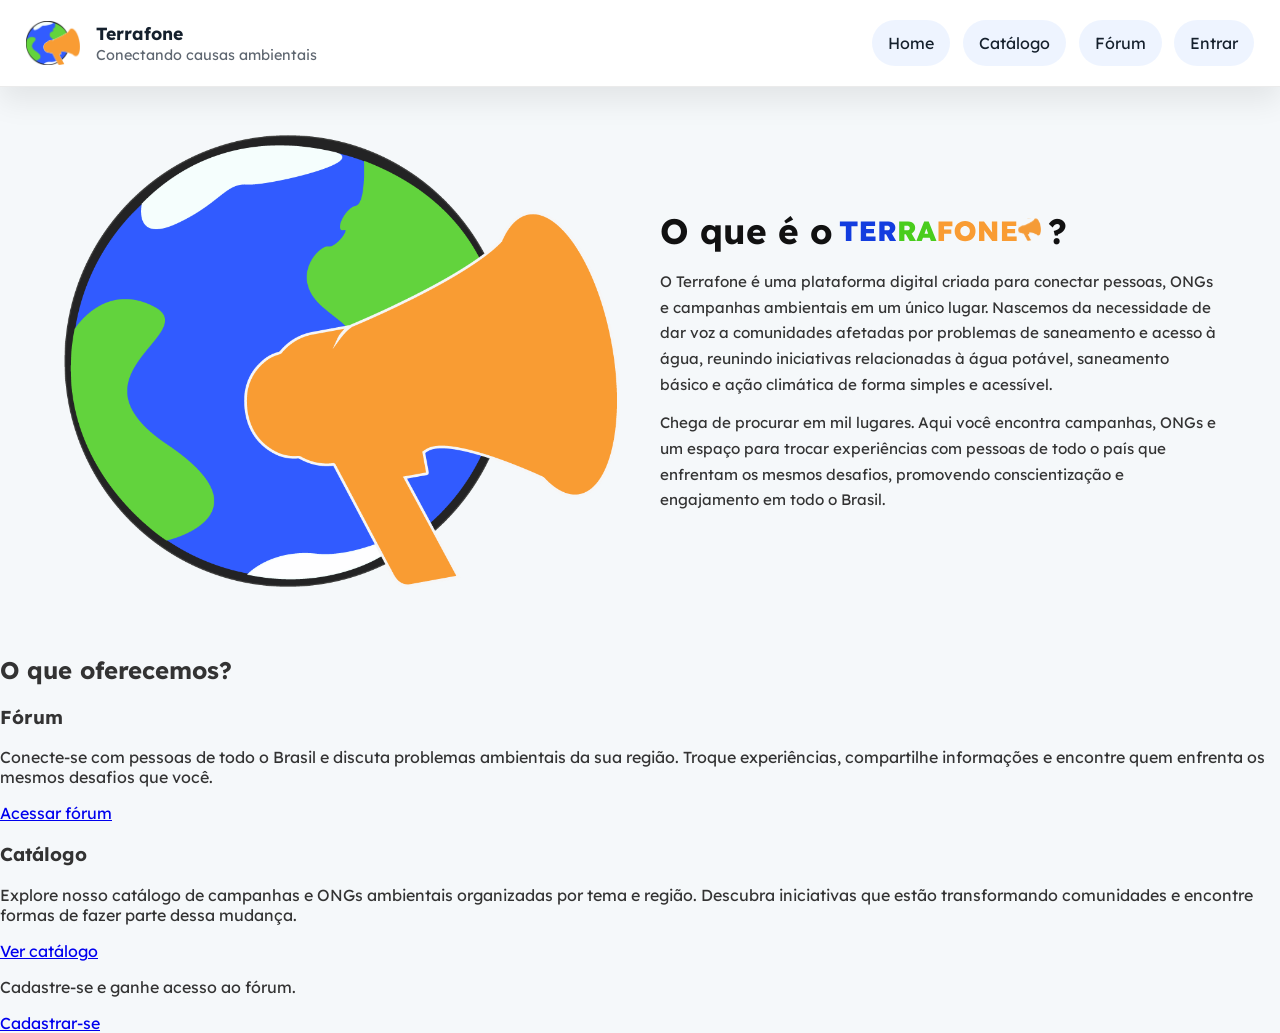
==== index.html @ dd163a14 "primeiro commit" ====
<!DOCTYPE html>
<html lang="pt-BR">
<head>
    <meta charset="UTF-8">
    <meta name="viewport" content="width=device-width, initial-scale=1.0">
    <title>Terrafone-Landing</title>
    <link rel="stylesheet" href="assets/css/common.css">
    <link rel="stylesheet" href="assets/css/index.css">
</head>
<body>
    <div id="site-header"></div>

    <main class="page">

        <div class="page-about">
            <div class="page-about__side">
                <img src="assets/images/terrafone-logo.png" alt="Logo Terrafone" class="page-about__logo-image">
            </div>
            <div>
                <div class="page-about__title">
                    <h1>O que é o <span class="page-about__logo-wrap"><img src="assets/images/Terrafone_tL.svg" alt="Terrafone" class="page-logo"></span>?</h1>
                </div>
                <div class="page-about__content">
                    <p>O Terrafone é uma plataforma digital criada para conectar pessoas, ONGs e campanhas ambientais em um único lugar. Nascemos da necessidade de dar voz a comunidades afetadas por problemas de saneamento e acesso à água, reunindo iniciativas relacionadas à água potável, saneamento básico e ação climática de forma simples e acessível.</p>
                    <p>Chega de procurar em mil lugares. Aqui você encontra campanhas, ONGs e um espaço para trocar experiências com pessoas de todo o país que enfrentam os mesmos desafios, promovendo conscientização e engajamento em todo o Brasil.</p>
                </div>
            </div>
        </div>

        <div class="OqueOferecemos">
            <h2>O que oferecemos?</h2>
            <div class="cards-row">
                <div class="card card--forum">
                    <h3>Fórum</h3>
                    <p>Conecte-se com pessoas de todo o Brasil e discuta problemas ambientais da sua região. Troque experiências, compartilhe informações e encontre quem enfrenta os mesmos desafios que você.</p>
                    <a href="pages/forum" class="card-link">Acessar fórum</a>
                </div>
                <div class="card card--catalog">
                    <h3>Catálogo</h3>
                    <p>Explore nosso catálogo de campanhas e ONGs ambientais organizadas por tema e região. Descubra iniciativas que estão transformando comunidades e encontre formas de fazer parte dessa mudança.</p>
                    <a href="pages/catalog" class="card-link">Ver catálogo</a>
                </div>
            </div>
        </div>

        <div class="page-action">
            <p>Cadastre-se e ganhe acesso ao fórum.</p>
            <a href="pages/cadastro" class="main-button">Cadastrar-se</a>
        </div>
    </main>

   <script src="assets/js/header-loader.js"></script>
</body>
</html>
---- assets/css/common.css ----
@import url('https://fonts.googleapis.com/css2?family=Lexend+Deca:wght@100..900&display=swap');
body {
    margin: 0;
    font-family: 'Lexend Deca', sans-serif;
    background-color: #f5f8fa;
    color: #333;
    overflow-x: hidden;
    max-width: 100%;
}

* {
    box-sizing: border-box;
}
---- assets/css/index.css ----
/* ===== PAGE ABOUT ===== */
.page-about {
    display: flex;
    align-items: center;
    gap: 2.5rem;
    padding: 3rem 4rem;
}

.page-about__side {
    flex-shrink: 0;
}

.page-about__logo-image {
    width: 90%;
    height: auto;
    display: block;
}

.page-about__title {
    margin-bottom: 1rem;
}

.page-about__title h1 {
    font-size: 2.2rem;
    font-weight: 700;
    color: #111;
    display: flex;
    align-items: center;
    gap: 0.4rem;
    flex-wrap: wrap;
    margin: 0;
}

.page-about__logo-wrap {
    display: inline-flex;
    align-items: center;
}

.page-logo {
    height: 2.2rem; /* Combina com o tamanho do h1 */
    width: auto;
    vertical-align: middle;
}

.page-about__content p {
    font-size: 0.95rem;
    line-height: 1.7;
    color: #333;
    margin: 0 0 0.75rem 0;
}

.page-about__content p:last-child {
    margin-bottom: 0;
}

/* ===== RESPONSIVO ===== */
@media (max-width: 768px) {
    .page-about {
        flex-direction: column;
        padding: 2rem 1.5rem;
        text-align: center;
    }

    .page-about__title h1 {
        justify-content: center;
        font-size: 1.7rem;
    }

    .page-about__logo-image {
        width: 130px;
    }
}.page-about {
    display: flex;
    align-items: center;
    gap: 2.5rem;
    padding: 3rem 4rem;

}

.page-about__side {
    flex: 1;
    display: flex;
    justify-content: center;
    align-items: center;
}

.page-about__logo-image {
    width: 100%;
    height: auto;
    display: block;
}

.page-about > div:last-child {
    flex: 1;
}
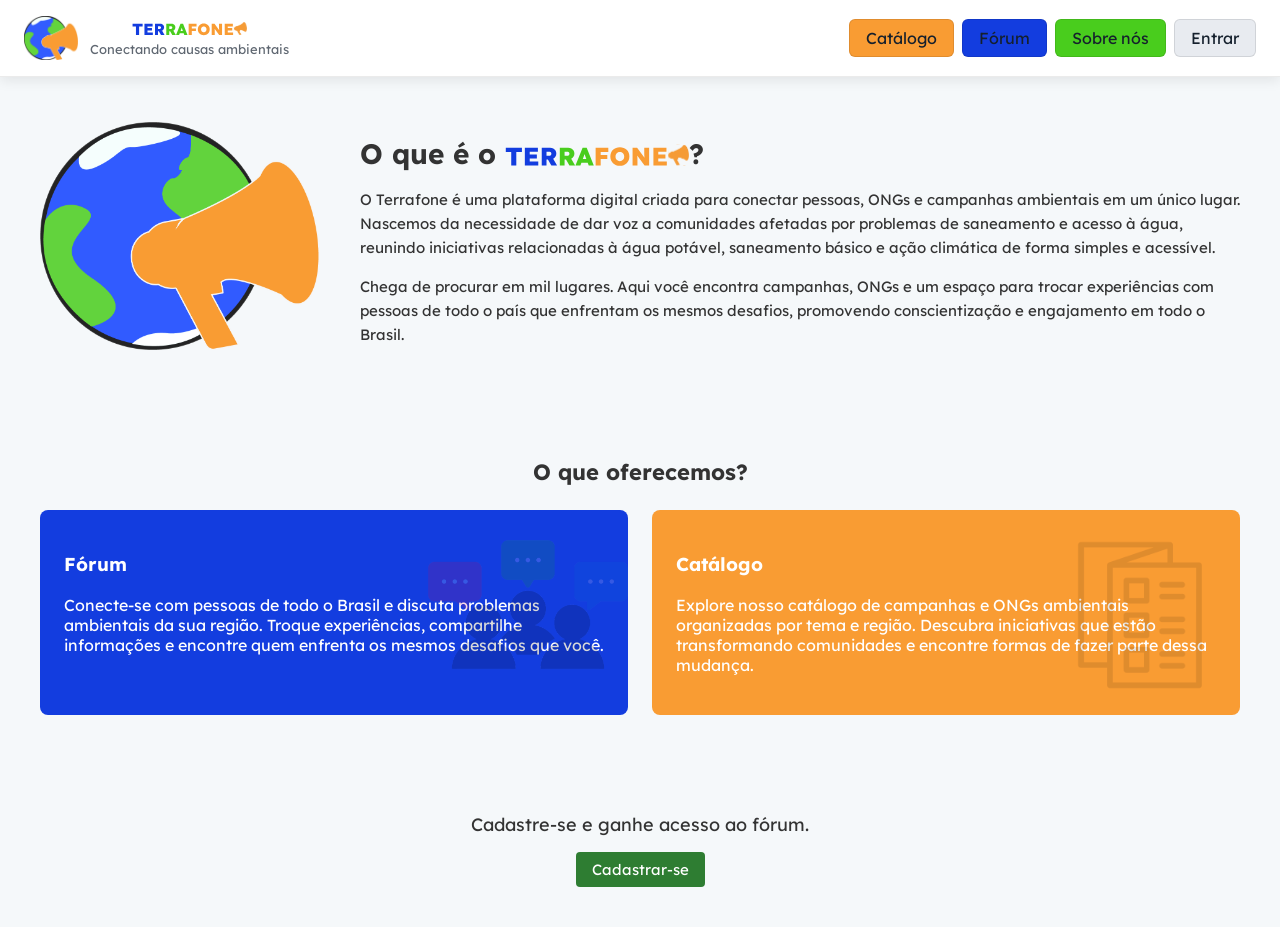
==== commit 052b6364: "Terrafone site 0.5" ====
--- a/index.html
+++ b/index.html
@@ -6,49 +6,62 @@
     <title>Terrafone-Landing</title>
     <link rel="stylesheet" href="assets/css/common.css">
     <link rel="stylesheet" href="assets/css/index.css">
+    <link rel="stylesheet" href="assets/css/header.css">
 </head>
 <body>
-    <div id="site-header"></div>
+   <header class="cabecalho">
+        <div class="marca">
+            <img src="assets/images/terrafone-logo.png" alt="Terrafone logo" class="marca-logo">
+            <div class="marca-texto">
+                <img src="assets/images/Terrafone_tL.svg" alt="Logo em texto Terrafone" class="marca-nome">
+                <span>Conectando causas ambientais</span>
+            </div>
+        </div>
+        <nav class="menu">
+            <a href="pages/catalog.html" class="botao-catalogo">Catálogo</a>
+            <a href="pages/forum.html" class="botao-forum">Fórum</a>
+            <a href="pages/sobre_nos.html" class="botao-sobre">Sobre nós</a>
+            <a href="pages/login.html" class="botao-entrar">Entrar</a>
+        </nav>
+    </header>
+    <main>
 
-    <main class="page">
+        <!-- sobre o Terrafone -->
+        <div class="sobre">
+            <div class="sobre-imagem">
+                <img src="assets/images/terrafone-logo.png" alt="Logo Terrafone">
+            </div>
+            <div class="sobre-texto">
+                <h1>O que é o <img src="assets/images/Terrafone_tL.svg" alt="Terrafone" class="logo-texto">?</h1>
+                <p>O Terrafone é uma plataforma digital criada para conectar pessoas, ONGs e campanhas ambientais em um único lugar. Nascemos da necessidade de dar voz a comunidades afetadas por problemas de saneamento e acesso à água, reunindo iniciativas relacionadas à água potável, saneamento básico e ação climática de forma simples e acessível.</p>
+                <p>Chega de procurar em mil lugares. Aqui você encontra campanhas, ONGs e um espaço para trocar experiências com pessoas de todo o país que enfrentam os mesmos desafios, promovendo conscientização e engajamento em todo o Brasil.</p>
+            </div>
+        </div>
 
-        <div class="page-about">
-            <div class="page-about__side">
-                <img src="assets/images/terrafone-logo.png" alt="Logo Terrafone" class="page-about__logo-image">
-            </div>
-            <div>
-                <div class="page-about__title">
-                    <h1>O que é o <span class="page-about__logo-wrap"><img src="assets/images/Terrafone_tL.svg" alt="Terrafone" class="page-logo"></span>?</h1>
+        <!--o que oferecemos -->
+        <div class="oferecemos">
+            <h2>O que oferecemos?</h2>
+            <div class="cards">
+                <div class="cardForum">
+                    <h3>Fórum</h3>
+                    <p>Conecte-se com pessoas de todo o Brasil e discuta problemas ambientais da sua região. Troque experiências, compartilhe informações e encontre quem enfrenta os mesmos desafios que você.</p>
+                    <img src="assets/images/forum_img.png" alt="Fórum">
                 </div>
-                <div class="page-about__content">
-                    <p>O Terrafone é uma plataforma digital criada para conectar pessoas, ONGs e campanhas ambientais em um único lugar. Nascemos da necessidade de dar voz a comunidades afetadas por problemas de saneamento e acesso à água, reunindo iniciativas relacionadas à água potável, saneamento básico e ação climática de forma simples e acessível.</p>
-                    <p>Chega de procurar em mil lugares. Aqui você encontra campanhas, ONGs e um espaço para trocar experiências com pessoas de todo o país que enfrentam os mesmos desafios, promovendo conscientização e engajamento em todo o Brasil.</p>
+                <div class="cardCatalog">
+                    <h3>Catálogo</h3>
+                    <p>Explore nosso catálogo de campanhas e ONGs ambientais organizadas por tema e região. Descubra iniciativas que estão transformando comunidades e encontre formas de fazer parte dessa mudança.</p>
+                    <img src="assets/images/catalog_img.png" alt="Catálogo">
                 </div>
             </div>
         </div>
 
-        <div class="OqueOferecemos">
-            <h2>O que oferecemos?</h2>
-            <div class="cards-row">
-                <div class="card card--forum">
-                    <h3>Fórum</h3>
-                    <p>Conecte-se com pessoas de todo o Brasil e discuta problemas ambientais da sua região. Troque experiências, compartilhe informações e encontre quem enfrenta os mesmos desafios que você.</p>
-                    <a href="pages/forum" class="card-link">Acessar fórum</a>
-                </div>
-                <div class="card card--catalog">
-                    <h3>Catálogo</h3>
-                    <p>Explore nosso catálogo de campanhas e ONGs ambientais organizadas por tema e região. Descubra iniciativas que estão transformando comunidades e encontre formas de fazer parte dessa mudança.</p>
-                    <a href="pages/catalog" class="card-link">Ver catálogo</a>
-                </div>
-            </div>
+        <!-- cadastro -->
+        <div class="cadastro">
+            <p>Cadastre-se e ganhe acesso ao fórum.</p>
+            <a href="pages/cadastro.html" class="botao">Cadastrar-se</a>
         </div>
 
-        <div class="page-action">
-            <p>Cadastre-se e ganhe acesso ao fórum.</p>
-            <a href="pages/cadastro" class="main-button">Cadastrar-se</a>
-        </div>
     </main>
-
-   <script src="assets/js/header-loader.js"></script>
+    <script src="assets/js/header-loader.js"></script>
 </body>
-</html>
+</html>
--- a/assets/css/index.css
+++ b/assets/css/index.css
@@ -1,95 +1,98 @@
-/* ===== PAGE ABOUT ===== */
-.page-about {
+/* sobre o Terrafone */
+.sobre {
     display: flex;
     align-items: center;
-    gap: 2.5rem;
-    padding: 3rem 4rem;
+    gap: 40px;
+    padding: 40px;
 }
 
-.page-about__side {
-    flex-shrink: 0;
+.sobre-imagem img {
+    width: 280px;
 }
 
-.page-about__logo-image {
-    width: 90%;
-    height: auto;
-    display: block;
+.sobre-texto h1 {
+    font-size: 28px;
+    margin-bottom: 16px;
 }
 
-.page-about__title {
-    margin-bottom: 1rem;
+.sobre-texto p {
+    font-size: 15px;
+    line-height: 24px;
+    margin-bottom: 12px;
 }
 
-.page-about__title h1 {
-    font-size: 2.2rem;
-    font-weight: 700;
-    color: #111;
-    display: flex;
-    align-items: center;
-    gap: 0.4rem;
-    flex-wrap: wrap;
-    margin: 0;
-}
-
-.page-about__logo-wrap {
-    display: inline-flex;
-    align-items: center;
-}
-
-.page-logo {
-    height: 2.2rem; /* Combina com o tamanho do h1 */
-    width: auto;
+.logo-texto {
+    height: 32px;
     vertical-align: middle;
 }
 
-.page-about__content p {
-    font-size: 0.95rem;
-    line-height: 1.7;
-    color: #333;
-    margin: 0 0 0.75rem 0;
+/*  o que oferecemos */
+.oferecemos {
+    padding: 40px;
 }
 
-.page-about__content p:last-child {
-    margin-bottom: 0;
+.oferecemos h2 {
+    font-size: 22px;
+    margin-bottom: 24px;
+    text-align: center;
 }
 
-/* ===== RESPONSIVO ===== */
-@media (max-width: 768px) {
-    .page-about {
-        flex-direction: column;
-        padding: 2rem 1.5rem;
-        text-align: center;
-    }
-
-    .page-about__title h1 {
-        justify-content: center;
-        font-size: 1.7rem;
-    }
-
-    .page-about__logo-image {
-        width: 130px;
-    }
-}.page-about {
+.cards {
     display: flex;
-    align-items: center;
-    gap: 2.5rem;
-    padding: 3rem 4rem;
+    gap: 24px;
+}
+.cardForum{
+    flex: 1;
+    background-color: #133DDF;
+    padding: 24px;
+    border-radius: 8px;
+    position: relative;
+    color: white;
+}
+.cardCatalog{
+    flex: 1;
+    background-color: #F99C33;
+    padding: 24px;
+    border-radius: 8px; 
+    position: relative;
+    color: white;
+}
+.cardCatalog img {
+    position: absolute; /* a imagem sai do fluxo normal */
+    bottom: 0;
+    right: 0;
+    width: 200px;
+    opacity: 0.1; /* deixa a imagem mais apagada pro texto aparecer */
+    z-index: 0; /* fica atrás */
 
 }
-
-.page-about__side {
-    flex: 1;
-    display: flex;
-    justify-content: center;
-    align-items: center;
+.cardForum img {
+    position: absolute; /* a imagem sai do fluxo normal */
+    top: 30px;
+    right: 0;
+    width: 200px;
+    opacity: 0.15; /* deixa a imagem mais apagada pro texto aparecer */
+    z-index: 0; /* fica atrás */
 }
 
-.page-about__logo-image {
-    width: 100%;
-    height: auto;
-    display: block;
+/* Botão */
+.botao {
+    display: inline-block;
+    padding: 8px 16px;
+    background-color: #2e7d32;
+    color: white;
+    text-decoration: none;
+    border-radius: 4px;
+    font-size: 15px;
 }
 
-.page-about > div:last-child {
-    flex: 1;
+/* Seção de cadastro */
+.cadastro {
+    text-align: center;
+    padding: 40px;
+}
+
+.cadastro p {
+    font-size: 18px;
+    margin-bottom: 16px;
 }
--- a/assets/css/header.css
+++ b/assets/css/header.css
@@ -0,0 +1,90 @@
+/* Cabeçalho */
+.cabecalho {
+    position: sticky;
+    top: 0;
+    z-index: 20;
+    display: flex;
+    align-items: center;
+    justify-content: space-between;
+    gap: 16px;
+    width: 100%;
+    padding: 16px 24px;
+    background-color: white;
+    border-bottom: 1px solid rgba(0, 0, 0, 0.08);
+    box-shadow: 0 4px 12px rgba(0, 0, 0, 0.08);
+}
+
+/* Marca (logo + nome) */
+.marca {
+    display: flex;
+    align-items: center;
+    gap: 12px;
+}
+
+.marca-logo {
+    width: 54px;
+    height: auto;
+}
+
+.marca-texto {
+    display: flex;
+    flex-direction: column;
+    gap: 2px;
+}
+
+.marca-nome {
+    height: 20px;
+}
+
+.marca-texto span {
+    font-size: 13px;
+    color: #5f6771;
+}
+
+/* Menu de navegação */
+.menu {
+    display: flex;
+    align-items: center;
+    gap: 8px;
+}
+
+.menu a {
+    text-decoration: none;
+    color: #15202d;
+    padding: 8px 16px;
+    border-radius: 6px;
+    border: 1px solid rgba(0, 0, 0, 0.1);
+}
+
+.botao-catalogo {
+    background-color: #F99C33; /* azul clarinho */
+}
+
+.botao-forum {
+    background-color: #133DDF; /* verde clarinho */
+}
+
+.botao-sobre {
+    background-color: #49CD1D; /* laranja clarinho */
+}
+
+/* Botão entrar */
+.botao-entrar {
+    background-color: #e8ebf0;
+    color: white;
+    border: 1px solid #e8ebf0;
+}
+
+.botao-entrar:hover {
+    background-color: #1f62d9;
+}
+
+.botao-catalogo:hover {
+    background-color: #FFB665; /* laranja clarinho */
+}
+.botao-forum:hover {
+    background-color: #5377FF; /* azul clarinho */
+}
+.botao-sobre:hover {
+    background-color: #81FF57; /* verde clarinho */
+}
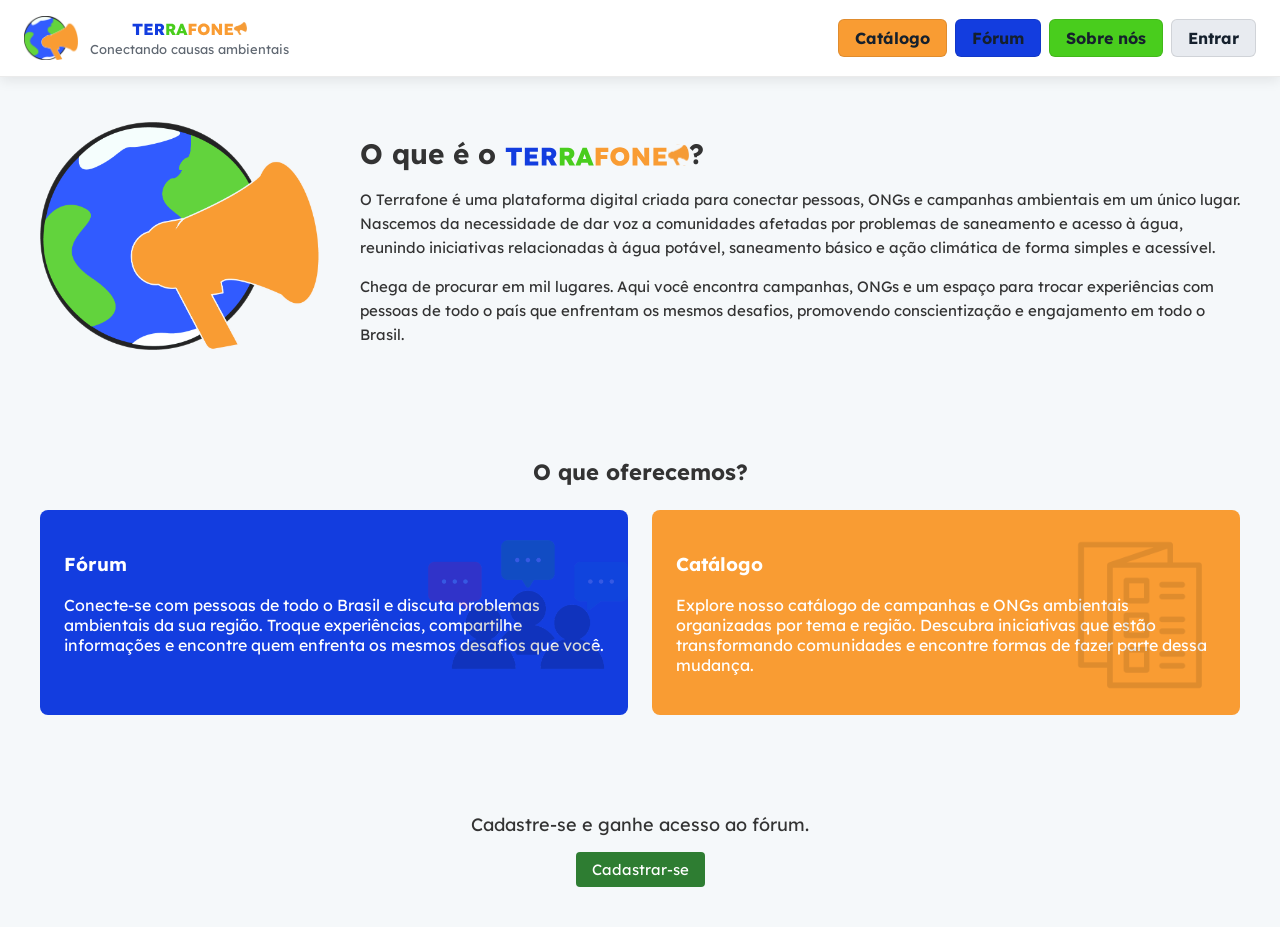
==== commit 99c670c0: "Terrafone site 0.8" ====
--- a/index.html
+++ b/index.html
@@ -18,10 +18,10 @@
             </div>
         </div>
         <nav class="menu">
-            <a href="pages/catalog.html" class="botao-catalogo">Catálogo</a>
-            <a href="pages/forum.html" class="botao-forum">Fórum</a>
-            <a href="pages/sobre_nos.html" class="botao-sobre">Sobre nós</a>
-            <a href="pages/login.html" class="botao-entrar">Entrar</a>
+            <a href="pages/catalog.html" class="botao-catalogo"> <strong>Catálogo</strong></a>
+            <a href="pages/forum.html" class="botao-forum"> <strong>Fórum</strong></a>
+            <a href="pages/sobre_nos.html" class="botao-sobre"> <strong>Sobre nós</strong></a>
+            <a href="pages/login.html" class="botao-entrar"> <strong>Entrar</strong></a>
         </nav>
     </header>
     <main>
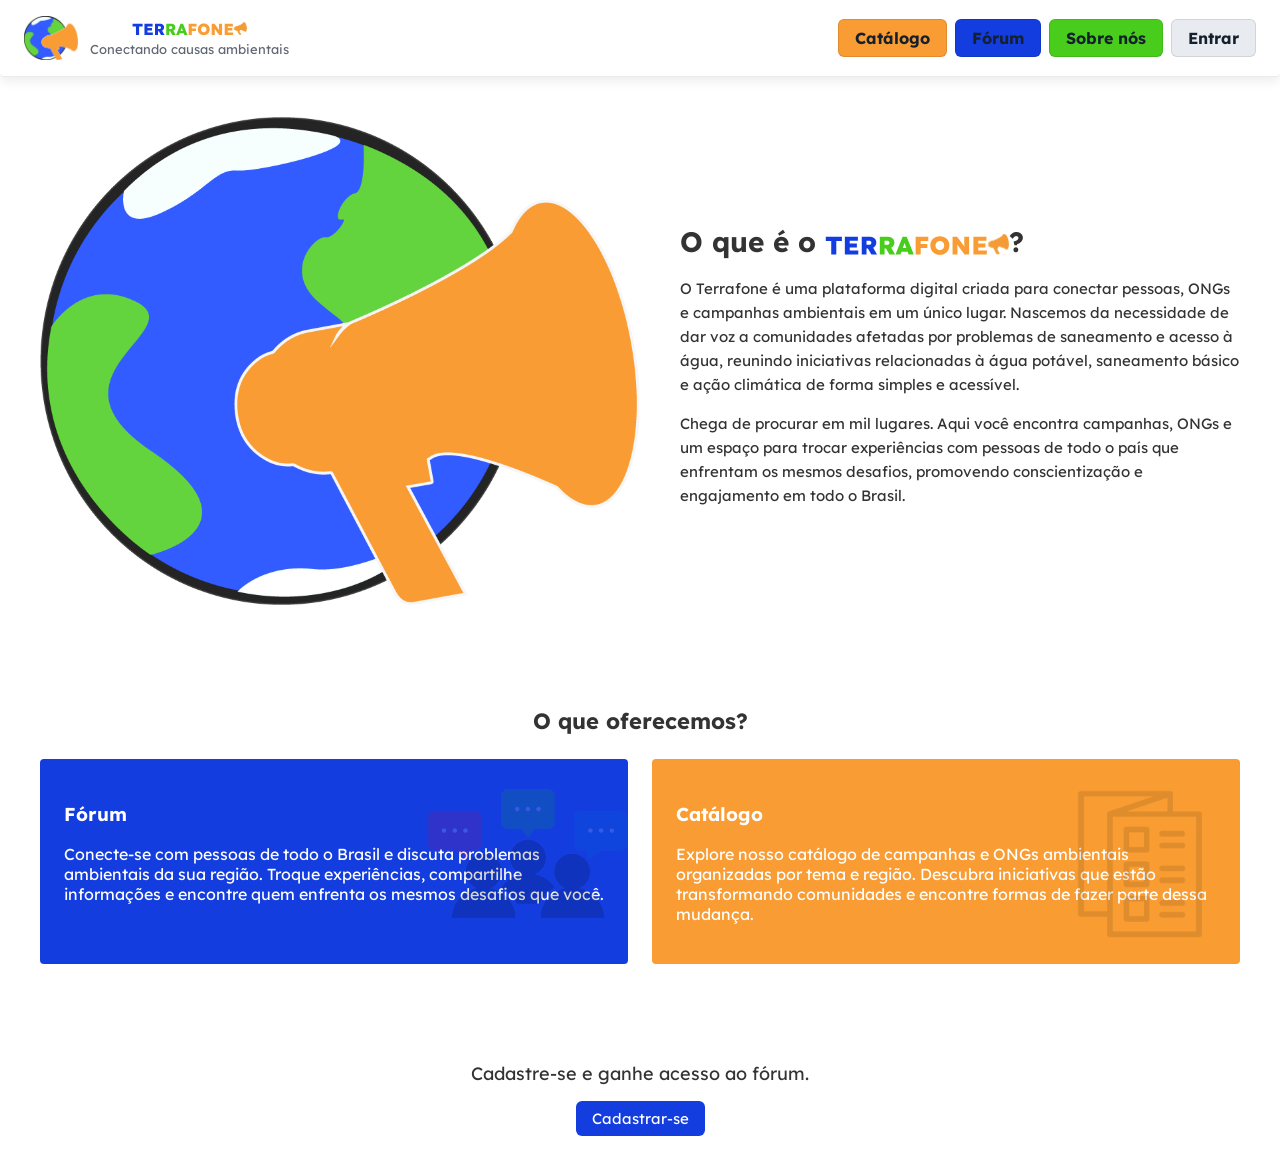
==== commit 687b2426: "Terrafone site 0.9" ====
--- a/index.html
+++ b/index.html
@@ -7,6 +7,7 @@
     <link rel="stylesheet" href="assets/css/common.css">
     <link rel="stylesheet" href="assets/css/index.css">
     <link rel="stylesheet" href="assets/css/header.css">
+    <link rel="stylesheet" href="assets/css/footer.css">
 </head>
 <body>
    <header class="cabecalho">
@@ -17,6 +18,19 @@
                 <span>Conectando causas ambientais</span>
             </div>
         </div>
+        <button class="menu-hamburguer" id="hamburguer" aria-label="Abrir menu">
+    <span></span>
+    <span></span>
+    <span></span>
+</button>
+
+<!-- Menu dropdown mobile -->
+<nav class="menu-dropdown" id="menuDropdown">
+    <a href="pages/catalog.html" class="botao-catalogo"><strong>Catálogo</strong></a>
+    <a href="pages/forum.html" class="botao-forum"><strong>Fórum</strong></a>
+    <a href="pages/sobre_nos.html" class="botao-sobre"><strong>Sobre nós</strong></a>
+    <a href="pages/login.html" class="botao-entrar"><strong>Entrar</strong></a>
+</nav>
         <nav class="menu">
             <a href="pages/catalog.html" class="botao-catalogo"> <strong>Catálogo</strong></a>
             <a href="pages/forum.html" class="botao-forum"> <strong>Fórum</strong></a>
@@ -62,6 +76,9 @@
         </div>
 
     </main>
+
+
     <script src="assets/js/header-loader.js"></script>
+    <script src="assets/js/dropdown.js"></script>
 </body>
 </html>
--- a/assets/css/common.css
+++ b/assets/css/common.css
@@ -2,7 +2,6 @@
 body {
     margin: 0;
     font-family: 'Lexend Deca', sans-serif;
-    background-color: #f5f8fa;
     color: #333;
     overflow-x: hidden;
     max-width: 100%;
@@ -10,4 +9,9 @@
 
 * {
     box-sizing: border-box;
+}
+
+/* Normalize border-radius: default 4px for all elements except links, buttons and inputs */
+*:not(a):not(button):not(input) {
+    border-radius: 4px;
 }
--- a/assets/css/index.css
+++ b/assets/css/index.css
@@ -7,7 +7,7 @@
 }
 
 .sobre-imagem img {
-    width: 280px;
+    width: 600px;
 }
 
 .sobre-texto h1 {
@@ -45,17 +45,19 @@
     flex: 1;
     background-color: #133DDF;
     padding: 24px;
-    border-radius: 8px;
+    border-radius: 4px;
     position: relative;
     color: white;
+    overflow: hidden; /* para garantir que a imagem não ultrapasse os limites do card */
 }
 .cardCatalog{
     flex: 1;
     background-color: #F99C33;
     padding: 24px;
-    border-radius: 8px; 
+    border-radius: 4px; 
     position: relative;
     color: white;
+    overflow: hidden; /* para garantir que a imagem não ultrapasse os limites do card */
 }
 .cardCatalog img {
     position: absolute; /* a imagem sai do fluxo normal */
@@ -74,15 +76,21 @@
     opacity: 0.15; /* deixa a imagem mais apagada pro texto aparecer */
     z-index: 0; /* fica atrás */
 }
+.cardForum p h3, .cardCatalog p h3 {
+    position: relative; /* para ficar acima da imagem */
+    z-index: 1;
+    font-size: 20px;
+    margin-bottom: 12px;
+}
 
 /* Botão */
 .botao {
     display: inline-block;
     padding: 8px 16px;
-    background-color: #2e7d32;
+    background-color: #133DDF;
     color: white;
     text-decoration: none;
-    border-radius: 4px;
+    border-radius: 6px;
     font-size: 15px;
 }
 
@@ -95,4 +103,20 @@
 .cadastro p {
     font-size: 18px;
     margin-bottom: 16px;
-}+}
+
+@media(max-width: 768px) {
+    .sobre {
+        flex-direction: column;
+        text-align: center;
+    }
+    .sobre-imagem img {
+        width: 100%;
+        max-width: 300px;
+    }
+    .cards {
+        flex-direction: column;
+    }
+
+}
+
--- a/assets/css/header.css
+++ b/assets/css/header.css
@@ -87,4 +87,68 @@
 }
 .botao-sobre:hover {
     background-color: #81FF57; /* verde clarinho */
+}
+/* Botão hamburguer */
+.menu-hamburguer {
+    display: none; /* você mostra via media query */
+    flex-direction: column;
+    justify-content: space-between;
+    width: 30px;
+    height: 22px;
+    background: none;
+    border: none;
+    cursor: pointer;
+    padding: 0;
+    z-index: 1001;
+}
+
+.menu-hamburguer span {
+    display: block;
+    width: 100%;
+    height: 3px;
+    background-color: #333;
+    border-radius: 4px;
+    transition: all 0.3s ease;
+}
+
+
+/* Dropdown */
+.menu-dropdown {
+    display: none;
+    flex-direction: column;
+    gap: 10px;
+    position: absolute;
+    top: 100%; /* logo abaixo do cabecalho */
+    left: 0;
+    right: 0;
+    background-color: #fff;
+    padding: 16px;
+    box-shadow: 0 4px 12px rgba(0, 0, 0, 0.15);
+    z-index: 1000;
+}
+
+.menu-dropdown.ativo {
+    display: flex;
+}
+
+.menu-dropdown a {
+    text-align: center;
+    padding: 12px;
+    border-radius: 6px;
+    color: #ffff;
+    text-decoration: none;
+}
+
+@media (max-width:744px){
+
+    .menu {
+        display: none; /* esconde o menu normal */
+    }
+    .menu-hamburguer {
+        display: flex; /* mostra o hamburguer */
+    }
+     .container_login {
+        width: 90%;
+
+}
 }
